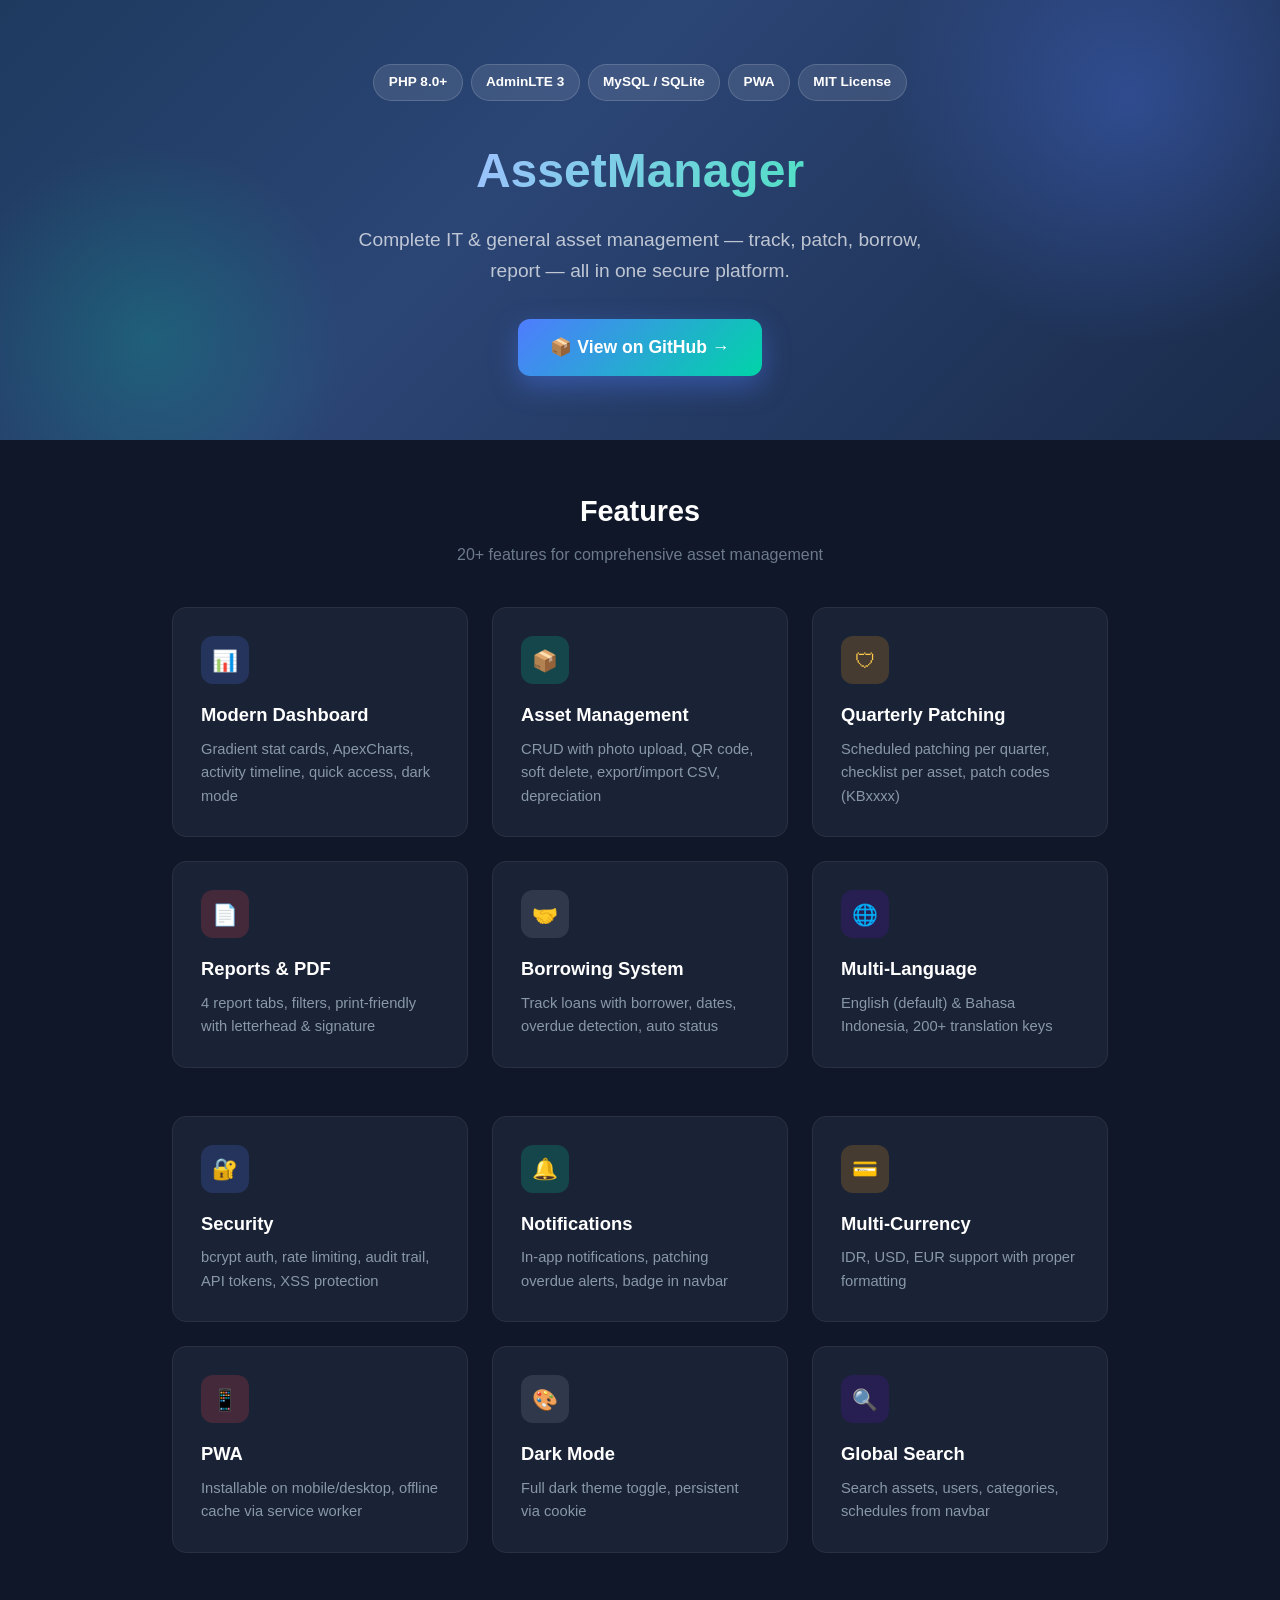
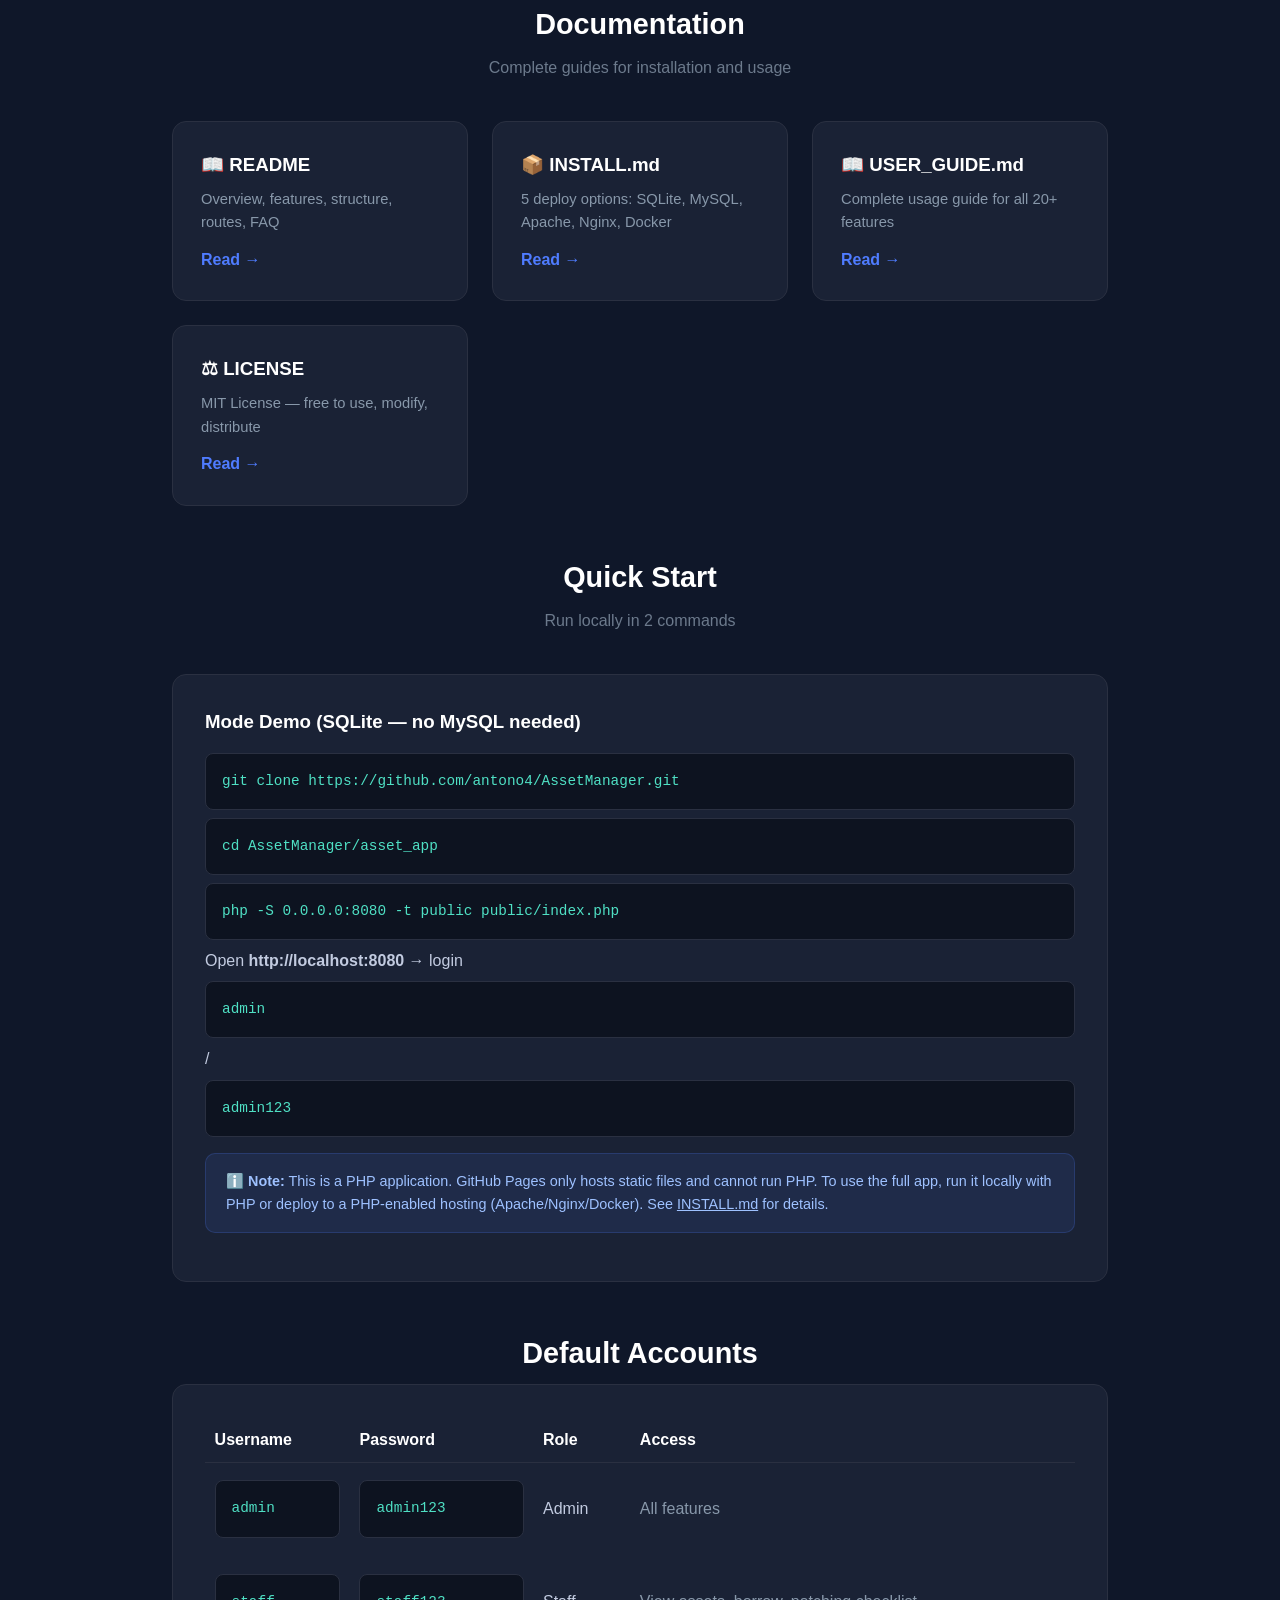
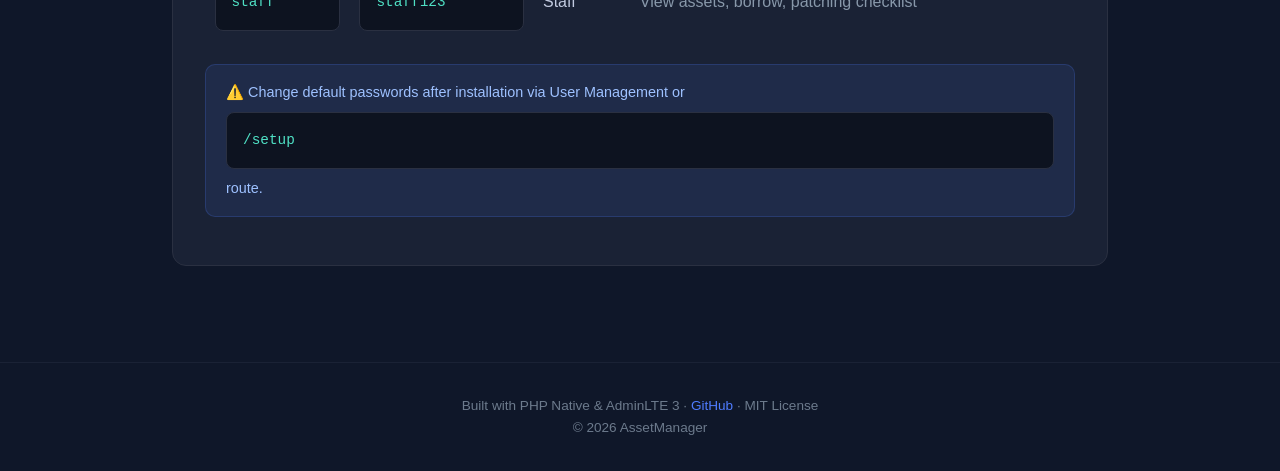
==== index.html @ af211173 "docs: GitHub Pages landing page (index.html) Landing page statis untuk GitHub Pages (https://antono4" ====
<!DOCTYPE html>
<html lang="en">
<head>
<meta charset="utf-8">
<meta name="viewport" content="width=device-width, initial-scale=1">
<title>AssetManager — IT & General Asset Management</title>
<style>
*{margin:0;padding:0;box-sizing:border-box}
body{font-family:-apple-system,BlinkMacSystemFont,'Segoe UI',Roboto,sans-serif;background:#0f1729;color:#c2cbe0;line-height:1.6}
.hero{background:linear-gradient(135deg,#1e3a5f 0%,#2b4575 40%,#1a2b4a 100%);padding:4rem 2rem;text-align:center;position:relative;overflow:hidden}
.hero::before{content:'';position:absolute;width:500px;height:500px;border-radius:50%;background:radial-gradient(circle,rgba(79,124,255,.3),transparent 70%);top:-150px;right:-100px}
.hero::after{content:'';position:absolute;width:400px;height:400px;border-radius:50%;background:radial-gradient(circle,rgba(0,212,168,.2),transparent 70%);bottom:-100px;left:-50px}
.hero *{position:relative;z-index:1}
.hero h1{font-size:3rem;font-weight:800;color:#fff;margin-bottom:1rem}
.hero h1 span{background:linear-gradient(120deg,#9ec1ff,#4fe0c4);-webkit-background-clip:text;background-clip:text;-webkit-text-fill-color:transparent}
.hero p{font-size:1.2rem;color:rgba(255,255,255,.7);max-width:600px;margin:0 auto 2rem}
.badges{display:flex;flex-wrap:wrap;justify-content:center;gap:.5rem;margin-bottom:2rem}
.badge{display:inline-flex;align-items:center;gap:.4rem;padding:.4rem .9rem;border-radius:50px;background:rgba(255,255,255,.1);border:1px solid rgba(255,255,255,.15);color:#fff;font-size:.85rem;font-weight:600}
.cta{display:inline-flex;align-items:center;gap:.5rem;padding:.9rem 2rem;border-radius:12px;background:linear-gradient(135deg,#4f7cff,#00d4a8);color:#fff;font-size:1.1rem;font-weight:700;text-decoration:none;box-shadow:0 10px 28px rgba(79,124,255,.4);transition:transform .2s}
.cta:hover{transform:translateY(-2px)}
.container{max-width:1000px;margin:0 auto;padding:3rem 2rem}
.features{display:grid;grid-template-columns:repeat(auto-fit,minmax(280px,1fr));gap:1.5rem;margin-bottom:3rem}
.feature{background:#1a2235;border:1px solid #2a3041;border-radius:14px;padding:1.75rem;transition:border-color .2s}
.feature:hover{border-color:#4f7cff}
.feature .ic{width:48px;height:48px;border-radius:12px;display:flex;align-items:center;justify-content:center;font-size:1.3rem;margin-bottom:1rem}
.feature h3{color:#fff;font-size:1.15rem;margin-bottom:.5rem}
.feature p{color:#8898aa;font-size:.92rem}
.f1 .ic{background:rgba(79,124,255,.2);color:#6d9cff}
.f2 .ic{background:rgba(0,212,168,.2);color:#2fe0b0}
.f3 .ic{background:rgba(240,160,32,.2);color:#ffc94d}
.f4 .ic{background:rgba(229,72,77,.2);color:#ff6b6b}
.f5 .ic{background:rgba(136,152,170,.2);color:#a3b1cc}
.f6 .ic{background:rgba(90,15,200,.2);color:#a06bff}
.section-title{text-align:center;color:#fff;font-size:1.8rem;font-weight:700;margin-bottom:.5rem}
.section-sub{text-align:center;color:#6c7a8c;margin-bottom:2.5rem}
.docs{display:grid;grid-template-columns:repeat(auto-fit,minmax(280px,1fr));gap:1.5rem;margin-bottom:3rem}
.doc-card{background:#1a2235;border:1px solid #2a3041;border-radius:14px;padding:1.75rem;text-decoration:none;color:#c2cbe0;transition:transform .2s,border-color .2s}
.doc-card:hover{transform:translateY(-3px);border-color:#4f7cff}
.doc-card h3{color:#fff;margin-bottom:.5rem}
.doc-card p{color:#8898aa;font-size:.92rem}
.doc-card .arr{color:#4f7cff;margin-top:.75rem;font-weight:600}
.run{background:#1a2235;border:1px solid #2a3041;border-radius:14px;padding:2rem;margin-bottom:3rem}
.run h3{color:#fff;margin-bottom:1rem}
.run code{display:block;background:#0d1320;border:1px solid #2a3041;border-radius:8px;padding:1rem;color:#4fe0c4;font-family:'SF Mono',Consolas,monospace;font-size:.9rem;overflow-x:auto;margin:.5rem 0}
.note{background:rgba(79,124,255,.1);border:1px solid rgba(79,124,255,.2);border-radius:10px;padding:1rem 1.25rem;color:#9ec1ff;font-size:.9rem;margin:1rem 0}
.footer{text-align:center;padding:2rem;color:#6c7a8c;font-size:.85rem;border-top:1px solid #1a2235}
.footer a{color:#4f7cff;text-decoration:none}
@media(max-width:600px){.hero h1{font-size:2rem}.features,.docs{grid-template-columns:1fr}}
</style>
</head>
<body>

<div class="hero">
    <div class="badges">
        <span class="badge">PHP 8.0+</span>
        <span class="badge">AdminLTE 3</span>
        <span class="badge">MySQL / SQLite</span>
        <span class="badge">PWA</span>
        <span class="badge">MIT License</span>
    </div>
    <h1><span>AssetManager</span></h1>
    <p>Complete IT & general asset management — track, patch, borrow, report — all in one secure platform.</p>
    <a href="https://github.com/antono4/AssetManager" class="cta">📦 View on GitHub →</a>
</div>

<div class="container">
    <h2 class="section-title">Features</h2>
    <p class="section-sub">20+ features for comprehensive asset management</p>
    <div class="features">
        <div class="feature f1"><div class="ic">📊</div><h3>Modern Dashboard</h3><p>Gradient stat cards, ApexCharts, activity timeline, quick access, dark mode</p></div>
        <div class="feature f2"><div class="ic">📦</div><h3>Asset Management</h3><p>CRUD with photo upload, QR code, soft delete, export/import CSV, depreciation</p></div>
        <div class="feature f3"><div class="ic">🛡</div><h3>Quarterly Patching</h3><p>Scheduled patching per quarter, checklist per asset, patch codes (KBxxxx)</p></div>
        <div class="feature f4"><div class="ic">📄</div><h3>Reports & PDF</h3><p>4 report tabs, filters, print-friendly with letterhead & signature</p></div>
        <div class="feature f5"><div class="ic">🤝</div><h3>Borrowing System</h3><p>Track loans with borrower, dates, overdue detection, auto status</p></div>
        <div class="feature f6"><div class="ic">🌐</div><h3>Multi-Language</h3><p>English (default) & Bahasa Indonesia, 200+ translation keys</p></div>
    </div>
    <div class="features">
        <div class="feature f1"><div class="ic">🔐</div><h3>Security</h3><p>bcrypt auth, rate limiting, audit trail, API tokens, XSS protection</p></div>
        <div class="feature f2"><div class="ic">🔔</div><h3>Notifications</h3><p>In-app notifications, patching overdue alerts, badge in navbar</p></div>
        <div class="feature f3"><div class="ic">💳</div><h3>Multi-Currency</h3><p>IDR, USD, EUR support with proper formatting</p></div>
        <div class="feature f4"><div class="ic">📱</div><h3>PWA</h3><p>Installable on mobile/desktop, offline cache via service worker</p></div>
        <div class="feature f5"><div class="ic">🎨</div><h3>Dark Mode</h3><p>Full dark theme toggle, persistent via cookie</p></div>
        <div class="feature f6"><div class="ic">🔍</div><h3>Global Search</h3><p>Search assets, users, categories, schedules from navbar</p></div>
    </div>

    <h2 class="section-title">Documentation</h2>
    <p class="section-sub">Complete guides for installation and usage</p>
    <div class="docs">
        <a href="README.md" class="doc-card"><h3>📖 README</h3><p>Overview, features, structure, routes, FAQ</p><div class="arr">Read →</div></a>
        <a href="asset_app/INSTALL.md" class="doc-card"><h3>📦 INSTALL.md</h3><p>5 deploy options: SQLite, MySQL, Apache, Nginx, Docker</p><div class="arr">Read →</div></a>
        <a href="asset_app/USER_GUIDE.md" class="doc-card"><h3>📖 USER_GUIDE.md</h3><p>Complete usage guide for all 20+ features</p><div class="arr">Read →</div></a>
        <a href="asset_app/LICENSE" class="doc-card"><h3>⚖ LICENSE</h3><p>MIT License — free to use, modify, distribute</p><div class="arr">Read →</div></a>
    </div>

    <h2 class="section-title">Quick Start</h2>
    <p class="section-sub">Run locally in 2 commands</p>
    <div class="run">
        <h3>Mode Demo (SQLite — no MySQL needed)</h3>
        <code>git clone https://github.com/antono4/AssetManager.git</code>
        <code>cd AssetManager/asset_app</code>
        <code>php -S 0.0.0.0:8080 -t public public/index.php</code>
        <p>Open <strong>http://localhost:8080</strong> → login <code>admin</code> / <code>admin123</code></p>
        <div class="note">ℹ️ <strong>Note:</strong> This is a PHP application. GitHub Pages only hosts static files and cannot run PHP. To use the full app, run it locally with PHP or deploy to a PHP-enabled hosting (Apache/Nginx/Docker). See <a href="asset_app/INSTALL.md" style="color:#9ec1ff">INSTALL.md</a> for details.</div>
    </div>

    <h2 class="section-title">Default Accounts</h2>
    <div class="run">
        <table style="width:100%;border-collapse:collapse">
            <tr style="border-bottom:1px solid #2a3041"><th style="text-align:left;padding:.6rem;color:#fff">Username</th><th style="text-align:left;padding:.6rem;color:#fff">Password</th><th style="text-align:left;padding:.6rem;color:#fff">Role</th><th style="text-align:left;padding:.6rem;color:#fff">Access</th></tr>
            <tr style="border-bottom:1px solid #1a2235"><td style="padding:.6rem"><code>admin</code></td><td style="padding:.6rem"><code>admin123</code></td><td style="padding:.6rem">Admin</td><td style="padding:.6rem;color:#8898aa">All features</td></tr>
            <tr><td style="padding:.6rem"><code>staff</code></td><td style="padding:.6rem"><code>staff123</code></td><td style="padding:.6rem">Staff</td><td style="padding:.6rem;color:#8898aa">View assets, borrow, patching checklist</td></tr>
        </table>
        <div class="note">⚠️ Change default passwords after installation via User Management or <code>/setup</code> route.</div>
    </div>
</div>

<div class="footer">
    <p>Built with PHP Native & AdminLTE 3 · <a href="https://github.com/antono4/AssetManager">GitHub</a> · MIT License</p>
    <p>© 2026 AssetManager</p>
</div>

</body>
</html>
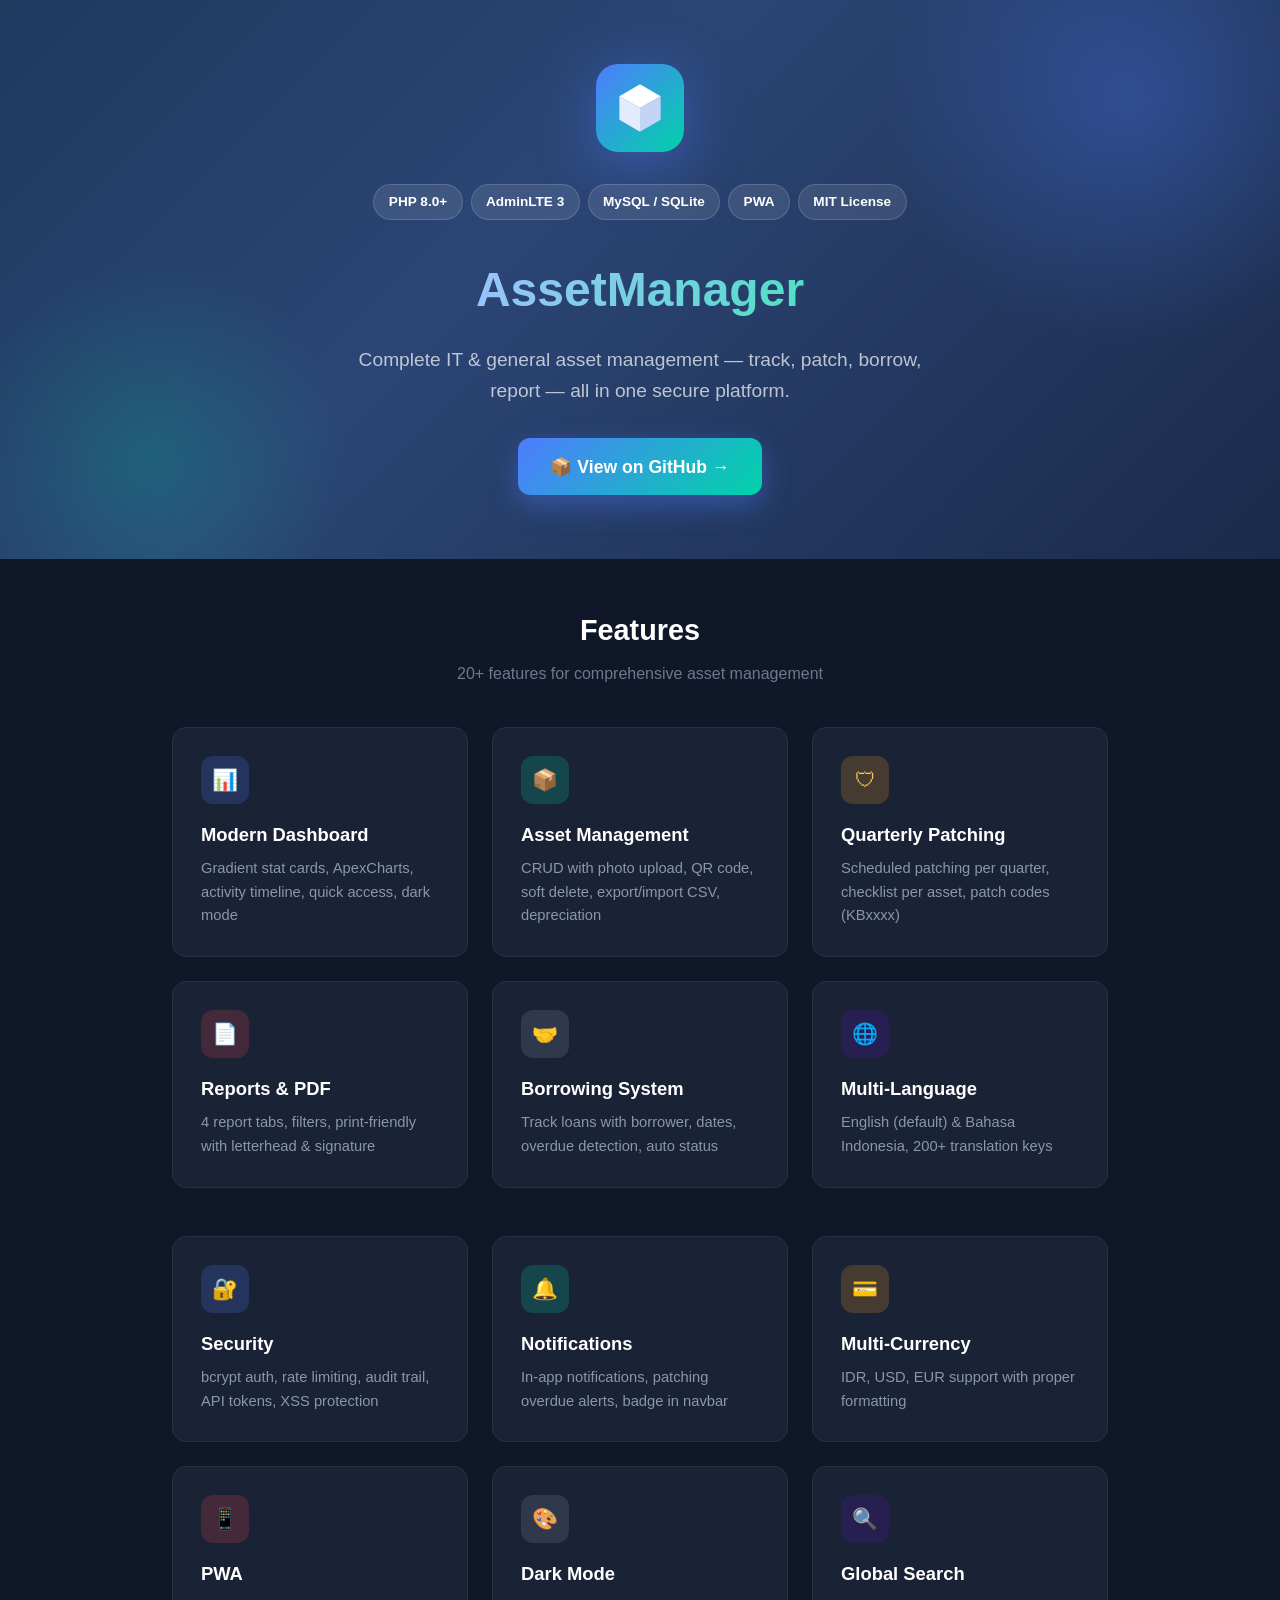
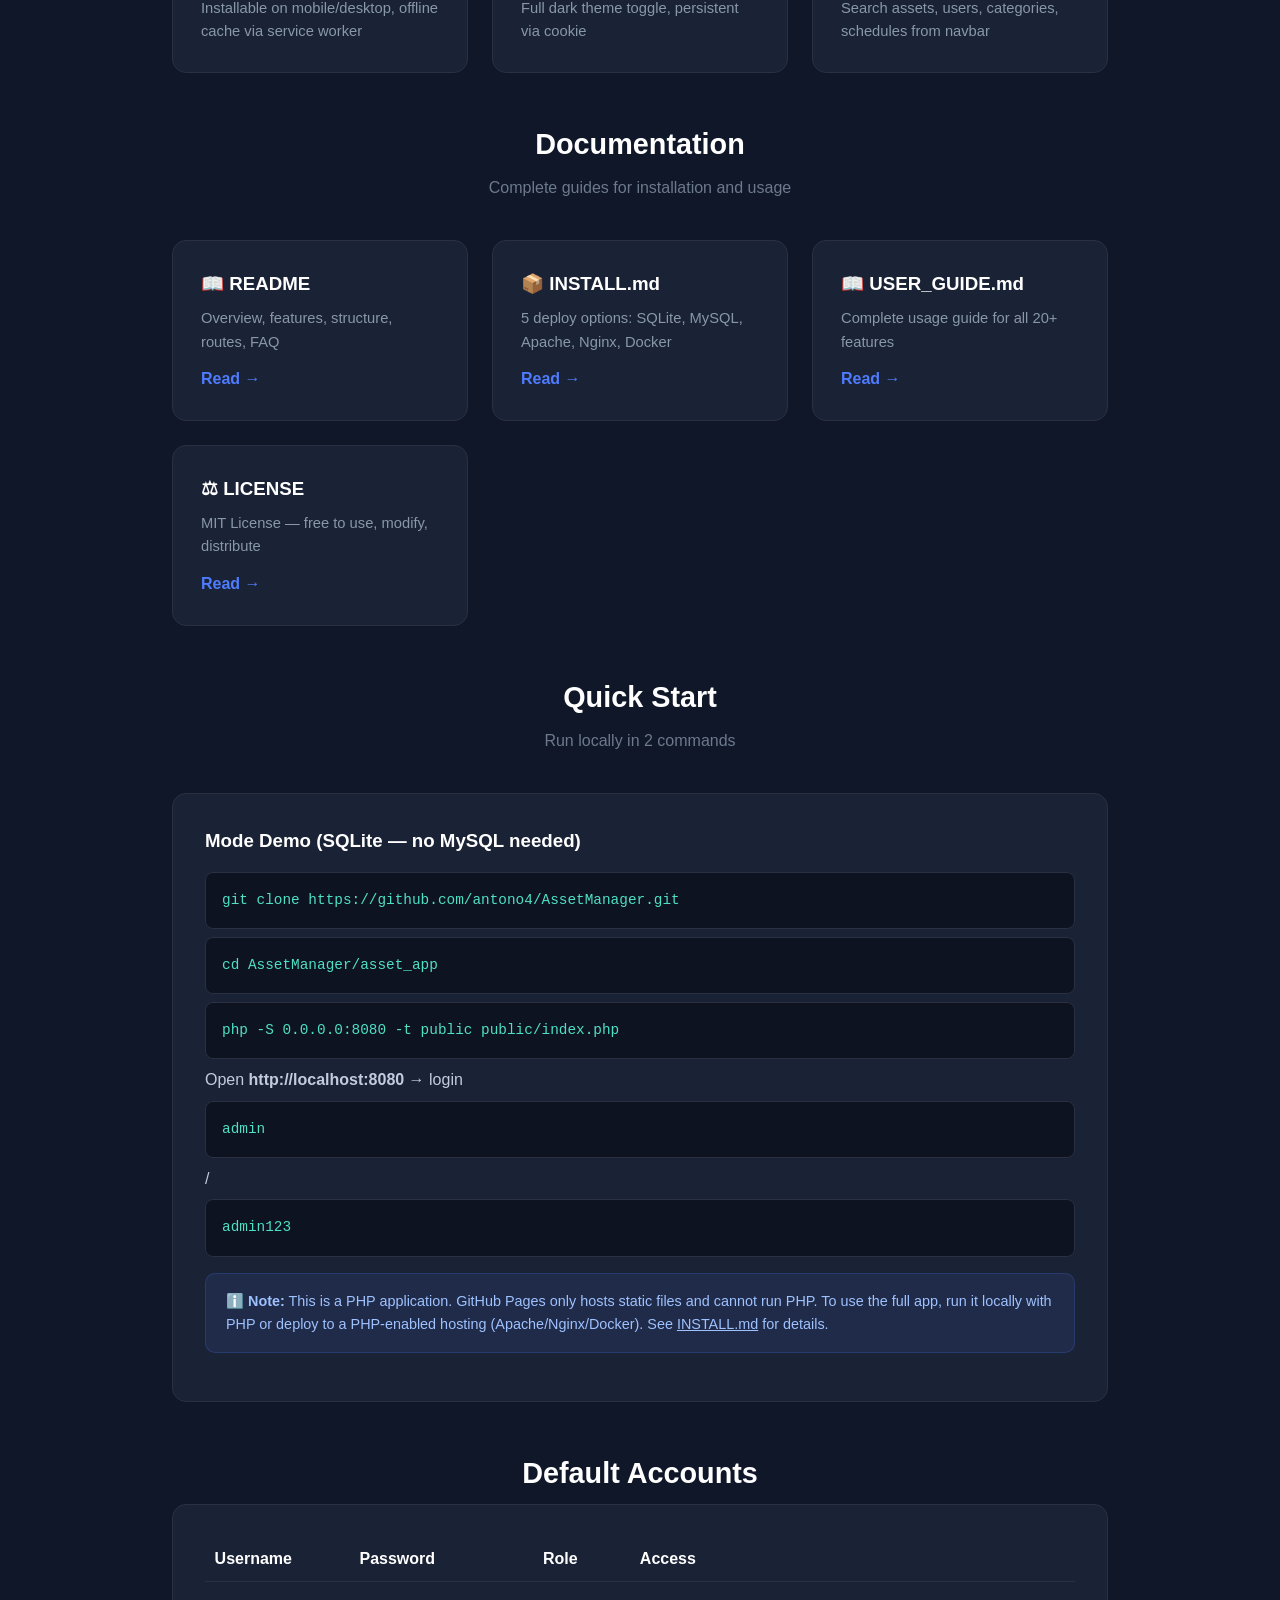
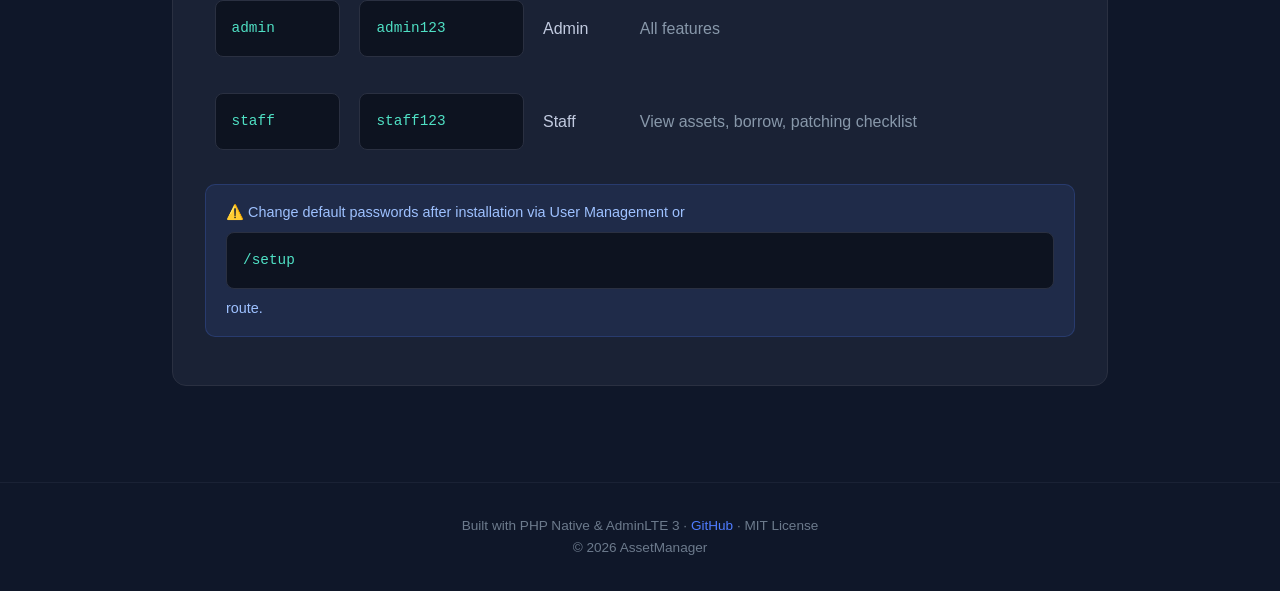
==== commit bd0ed775: "Tambah favicon browser/tab & perbarui logo aplikasi - Logo baru: kubus isometrik putih di gradient #" ====
--- a/index.html
+++ b/index.html
@@ -4,6 +4,10 @@
 <meta charset="utf-8">
 <meta name="viewport" content="width=device-width, initial-scale=1">
 <title>AssetManager — IT & General Asset Management</title>
+<link rel="icon" type="image/svg+xml" href="asset_app/public/assets/img/favicon.svg">
+<link rel="icon" type="image/png" sizes="32x32" href="asset_app/public/assets/img/favicon-32.png">
+<link rel="shortcut icon" href="asset_app/public/assets/img/favicon.ico">
+<link rel="apple-touch-icon" href="asset_app/public/assets/img/apple-touch-icon.png">
 <style>
 *{margin:0;padding:0;box-sizing:border-box}
 body{font-family:-apple-system,BlinkMacSystemFont,'Segoe UI',Roboto,sans-serif;background:#0f1729;color:#c2cbe0;line-height:1.6}
@@ -11,6 +15,7 @@
 .hero::before{content:'';position:absolute;width:500px;height:500px;border-radius:50%;background:radial-gradient(circle,rgba(79,124,255,.3),transparent 70%);top:-150px;right:-100px}
 .hero::after{content:'';position:absolute;width:400px;height:400px;border-radius:50%;background:radial-gradient(circle,rgba(0,212,168,.2),transparent 70%);bottom:-100px;left:-50px}
 .hero *{position:relative;z-index:1}
+.hero-logo{width:88px;height:88px;margin-bottom:1.5rem;filter:drop-shadow(0 12px 30px rgba(79,124,255,.45))}
 .hero h1{font-size:3rem;font-weight:800;color:#fff;margin-bottom:1rem}
 .hero h1 span{background:linear-gradient(120deg,#9ec1ff,#4fe0c4);-webkit-background-clip:text;background-clip:text;-webkit-text-fill-color:transparent}
 .hero p{font-size:1.2rem;color:rgba(255,255,255,.7);max-width:600px;margin:0 auto 2rem}
@@ -51,6 +56,7 @@
 <body>
 
 <div class="hero">
+    <img src="asset_app/public/assets/img/logo.svg" alt="AssetManager logo" class="hero-logo">
     <div class="badges">
         <span class="badge">PHP 8.0+</span>
         <span class="badge">AdminLTE 3</span>
